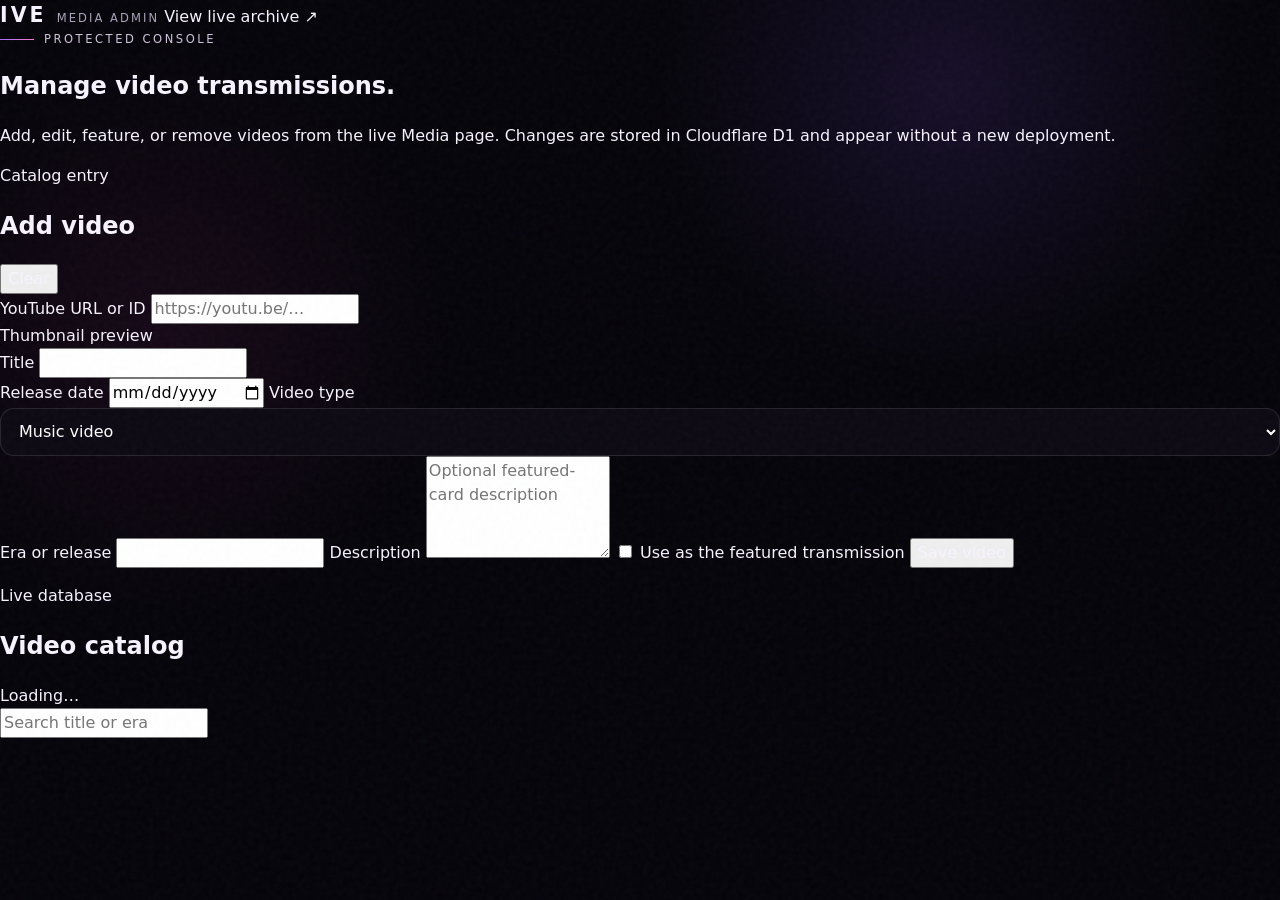
==== admin/index.html @ e2f5ce60 "Add protected media admin dashboard" ====
<!doctype html>
<html lang="en" data-page="admin">
<head>
  <meta charset="UTF-8" />
  <meta name="viewport" content="width=device-width, initial-scale=1.0" />
  <meta name="robots" content="noindex, nofollow" />
  <title>Media Admin · IVE Cosmic Archive</title>
  <link rel="stylesheet" href="../styles.css" />
  <link rel="stylesheet" href="admin.css" />
  <script src="admin.js" defer></script>
</head>
<body>
  <a class="skip-link" href="#admin-main">Skip to admin controls</a>
  <div class="noise" aria-hidden="true"></div>

  <header class="admin-header">
    <a class="brand" href="../media.html" aria-label="Return to Media page">
      <span class="brand-mark">IVE</span>
      <span class="brand-sub">Media Admin</span>
    </a>
    <a class="admin-back" href="../media.html">View live archive ↗</a>
  </header>

  <main id="admin-main" class="admin-shell">
    <section class="admin-intro">
      <p class="eyebrow"><span></span> Protected console</p>
      <h1>Manage video transmissions.</h1>
      <p>Add, edit, feature, or remove videos from the live Media page. Changes are stored in Cloudflare D1 and appear without a new deployment.</p>
    </section>

    <div class="admin-layout">
      <section class="admin-panel admin-editor" aria-labelledby="editor-title">
        <div class="admin-panel-heading">
          <div>
            <p class="admin-kicker">Catalog entry</p>
            <h2 id="editor-title" data-editor-title>Add video</h2>
          </div>
          <button type="button" class="admin-text-button" data-reset-form>Clear</button>
        </div>

        <form data-video-form>
          <input type="hidden" name="recordId" />

          <label>
            <span>YouTube URL or ID</span>
            <input name="youtubeInput" type="text" autocomplete="off" placeholder="https://youtu.be/…" required />
          </label>

          <div class="admin-preview" data-video-preview>
            <span>Thumbnail preview</span>
          </div>

          <label>
            <span>Title</span>
            <input name="title" type="text" maxlength="140" required />
          </label>

          <div class="admin-form-grid">
            <label>
              <span>Release date</span>
              <input name="releaseDate" type="date" required />
            </label>
            <label>
              <span>Video type</span>
              <select name="kind" required>
                <option value="music-video">Music video</option>
                <option value="japanese-music-video">Japanese music video</option>
                <option value="performance">Performance</option>
                <option value="practice">Dance practice</option>
                <option value="behind">Behind</option>
              </select>
            </label>
          </div>

          <label>
            <span>Era or release</span>
            <input name="era" type="text" maxlength="100" required />
          </label>

          <label>
            <span>Description</span>
            <textarea name="description" rows="4" maxlength="800" placeholder="Optional featured-card description"></textarea>
          </label>

          <label class="admin-check">
            <input name="featured" type="checkbox" />
            <span>Use as the featured transmission</span>
          </label>

          <button class="admin-primary" type="submit" data-submit-button>Save video</button>
          <p class="admin-form-status" role="status" aria-live="polite" data-form-status></p>
        </form>
      </section>

      <section class="admin-panel admin-catalog" aria-labelledby="catalog-title">
        <div class="admin-panel-heading admin-catalog-heading">
          <div>
            <p class="admin-kicker">Live database</p>
            <h2 id="catalog-title">Video catalog</h2>
          </div>
          <span data-video-count>Loading…</span>
        </div>

        <label class="admin-search">
          <span class="sr-only">Search videos</span>
          <input type="search" placeholder="Search title or era" data-admin-search />
        </label>

        <div class="admin-list" data-video-list aria-live="polite"></div>
      </section>
    </div>
  </main>
</body>
</html>
---- styles.css ----
:root {
  --bg: #05040a;
  --bg-soft: #0b0913;
  --panel: rgba(16, 12, 27, 0.72);
  --panel-strong: rgba(18, 13, 33, 0.94);
  --line: rgba(255, 255, 255, 0.11);
  --line-strong: rgba(222, 191, 255, 0.33);
  --text: #f7f3ff;
  --muted: #aaa3b8;
  --violet: #9f6cff;
  --pink: #ff78c8;
  --blue: #66d9ff;
  --success: #87ffc1;
  --max: 1240px;
  --radius: 24px;
  --shadow: 0 26px 90px rgba(0, 0, 0, 0.48);
}

* { box-sizing: border-box; }
html { scroll-behavior: smooth; background: var(--bg); }
body {
  margin: 0;
  min-width: 320px;
  color: var(--text);
  background:
    radial-gradient(circle at 74% 12%, rgba(113, 67, 198, 0.16), transparent 25%),
    radial-gradient(circle at 13% 45%, rgba(171, 45, 136, 0.1), transparent 24%),
    var(--bg);
  font-family: Inter, ui-sans-serif, system-ui, -apple-system, BlinkMacSystemFont, "Segoe UI", sans-serif;
  line-height: 1.5;
  overflow-x: hidden;
}
button, input, textarea, select { font: inherit; }
button, a { -webkit-tap-highlight-color: transparent; }
a { color: inherit; text-decoration: none; }
button { color: inherit; }
::selection { background: var(--pink); color: #180414; }

.sr-only {
  position: absolute; width: 1px; height: 1px; padding: 0; margin: -1px;
  overflow: hidden; clip: rect(0, 0, 0, 0); white-space: nowrap; border: 0;
}
.skip-link {
  position: fixed; z-index: 1000; left: 16px; top: 16px; padding: 10px 14px;
  background: white; color: black; border-radius: 999px; transform: translateY(-180%);
}
.skip-link:focus { transform: translateY(0); }

.noise {
  position: fixed; inset: 0; z-index: 100; pointer-events: none; opacity: .045;
  background-image: url("data:image/svg+xml,%3Csvg viewBox='0 0 180 180' xmlns='http://www.w3.org/2000/svg'%3E%3Cfilter id='n'%3E%3CfeTurbulence type='fractalNoise' baseFrequency='.9' numOctaves='3' stitchTiles='stitch'/%3E%3C/filter%3E%3Crect width='100%25' height='100%25' filter='url(%23n)' opacity='.8'/%3E%3C/svg%3E");
}
.starfield { position: fixed; inset: 0; pointer-events: none; z-index: -1; overflow: hidden; }
.star {
  position: absolute; width: 2px; height: 2px; border-radius: 50%; background: white;
  opacity: var(--opacity, .5); animation: twinkle var(--duration, 4s) ease-in-out infinite;
}
@keyframes twinkle { 50% { opacity: .08; transform: scale(.45); } }

.section-shell { width: min(calc(100% - 40px), var(--max)); margin-inline: auto; }
.content-section { padding-block: 112px; }

.site-header {
  position: relative; z-index: 80; margin: 18px auto 0;
  width: min(calc(100% - 32px), 1280px); height: 66px; padding: 0 16px 0 22px;
  display: grid; grid-template-columns: auto 1fr auto; align-items: center; gap: 24px;
  border: 1px solid var(--line); border-radius: 18px;
  background: rgba(7, 5, 13, .62); backdrop-filter: blur(20px) saturate(1.2);
  transition: background .3s ease, border-color .3s ease, box-shadow .3s ease;
}
.site-header.scrolled { background: rgba(7, 5, 13, .62); border-color: var(--line); box-shadow: none; }
.brand { display: inline-flex; align-items: baseline; gap: 10px; letter-spacing: .02em; }
.brand-mark { font-size: 1.28rem; font-weight: 900; letter-spacing: .15em; }
.brand-sub { color: var(--muted); font-size: .72rem; text-transform: uppercase; letter-spacing: .18em; }
.site-nav { justify-self: center; display: flex; gap: clamp(18px, 3vw, 42px); }
.site-nav a { position: relative; color: #d7d1de; font-size: .82rem; text-transform: uppercase; letter-spacing: .13em; }
.site-nav a::after { content: ""; position: absolute; left: 0; right: 100%; bottom: -8px; height: 1px; background: linear-gradient(90deg, var(--violet), var(--pink)); transition: right .25s ease; }
.site-nav a:hover::after, .site-nav a:focus-visible::after { right: 0; }
.motion-toggle {
  display: inline-flex; align-items: center; gap: 9px; min-height: 38px; padding: 0 13px;
  border: 1px solid var(--line); border-radius: 999px; background: rgba(255,255,255,.035);
  font-size: .74rem; cursor: pointer;
}
.motion-dot { width: 7px; height: 7px; border-radius: 50%; background: var(--success); box-shadow: 0 0 14px var(--success); }
.motion-toggle[aria-pressed="true"] .motion-dot { background: #8b8496; box-shadow: none; }
.menu-toggle { display: none; }

.hero {
  position: relative; min-height: 100svh; padding-top: 82px; padding-bottom: 86px;
  display: grid; grid-template-columns: minmax(0, 1.1fr) minmax(340px, .75fr); align-items: center; gap: clamp(40px, 7vw, 100px);
}
.hero-glow {
  position: absolute; z-index: -1; width: 620px; height: 620px; right: -100px; top: 8%; border-radius: 50%;
  background: radial-gradient(circle, rgba(182, 108, 255, .22), rgba(255, 76, 183, .08) 38%, transparent 70%);
  filter: blur(4px); animation: breathe 6s ease-in-out infinite;
}
@keyframes breathe { 50% { transform: scale(1.08); opacity: .72; } }
.hero-orbit { position: absolute; z-index: -1; border: 1px solid rgba(185, 146, 255, .13); border-radius: 50%; transform: rotate(-18deg); }
.orbit-one { width: 820px; height: 310px; right: -245px; top: 25%; }
.orbit-two { width: 1020px; height: 430px; right: -335px; top: 20%; border-color: rgba(255, 119, 210, .09); }
.eyebrow { margin: 0 0 20px; display: flex; align-items: center; gap: 10px; color: #cfc6da; font-size: .72rem; text-transform: uppercase; letter-spacing: .22em; }
.eyebrow span:first-child { display: inline-block; width: 34px; height: 1px; background: linear-gradient(90deg, var(--violet), var(--pink)); }
.eyebrow.compact { margin-bottom: 12px; font-size: .65rem; }
.hero-copy { max-width: 760px; }
.hero-copy h1 { margin: 0; line-height: .82; text-transform: uppercase; }
.hero-kicker { display: block; margin: 0 0 15px 6px; font-size: clamp(.85rem, 1.2vw, 1.05rem); letter-spacing: .58em; color: var(--muted); font-weight: 500; }
.hero-title-main { display: block; font-size: clamp(6.5rem, 15vw, 12rem); letter-spacing: -.075em; font-weight: 900; text-shadow: 0 0 45px rgba(178, 114, 255, .22); }
.hero-title-outline { display: block; margin-left: 7px; font-size: clamp(2.1rem, 5vw, 4.4rem); letter-spacing: .16em; color: transparent; -webkit-text-stroke: 1px rgba(243, 229, 255, .74); }
.hero-description { max-width: 610px; margin: 38px 0 0; color: var(--muted); font-size: clamp(1rem, 1.5vw, 1.18rem); }
.hero-actions { display: flex; flex-wrap: wrap; gap: 14px; margin-top: 34px; }
.button {
  min-height: 50px; display: inline-flex; align-items: center; justify-content: center; gap: 16px;
  padding: 0 22px; border-radius: 999px; border: 1px solid transparent; font-size: .79rem;
  text-transform: uppercase; letter-spacing: .13em; cursor: pointer; transition: transform .22s ease, border-color .22s ease, background .22s ease, box-shadow .22s ease;
}
.button:hover { transform: translateY(-2px); }
.button-primary { background: linear-gradient(120deg, #dcb7ff, #ff88d2); color: #160819; box-shadow: 0 12px 34px rgba(198, 95, 217, .18); font-weight: 750; }
.button-primary:hover { box-shadow: 0 16px 42px rgba(198, 95, 217, .3); }
.button-ghost { border-color: var(--line-strong); background: rgba(255,255,255,.035); }
.button-ghost:hover { border-color: rgba(255,255,255,.55); background: rgba(255,255,255,.07); }
.button.full { width: 100%; }

.hero-console { position: relative; padding: 18px; border: 1px solid var(--line-strong); border-radius: 32px; background: linear-gradient(145deg, rgba(19, 13, 34, .84), rgba(8, 6, 15, .62)); box-shadow: var(--shadow), inset 0 0 70px rgba(128, 76, 201, .08); backdrop-filter: blur(20px); }
.hero-console::before { content: ""; position: absolute; inset: 8px; border: 1px solid rgba(255,255,255,.055); border-radius: 24px; pointer-events: none; }
.console-topline { display: flex; align-items: center; justify-content: space-between; padding: 6px 8px 12px; color: var(--muted); font-size: .7rem; text-transform: uppercase; letter-spacing: .16em; }
.status-pulse { display: inline-flex; align-items: center; gap: 7px; color: var(--success); }
.status-pulse::before { content: ""; width: 6px; height: 6px; background: var(--success); border-radius: 50%; box-shadow: 0 0 12px var(--success); }
.core-visual { position: relative; min-height: 370px; display: grid; place-items: center; overflow: hidden; border: 1px solid rgba(255,255,255,.07); border-radius: 22px; background: radial-gradient(circle, rgba(143, 80, 226, .2), transparent 45%), linear-gradient(rgba(255,255,255,.02) 1px, transparent 1px), linear-gradient(90deg, rgba(255,255,255,.02) 1px, transparent 1px); background-size: auto, 32px 32px, 32px 32px; }
.core-word { position: relative; z-index: 2; font-size: clamp(4rem, 8vw, 6.7rem); font-weight: 900; letter-spacing: .12em; text-shadow: 0 0 30px rgba(255, 120, 206, .38); }
.core-ring { position: absolute; border-radius: 50%; border: 1px solid; animation: spin 12s linear infinite; }
.ring-a { width: 270px; height: 270px; border-color: rgba(198, 150, 255, .48); }
.ring-b { width: 205px; height: 310px; border-color: rgba(255, 122, 204, .32); animation-direction: reverse; animation-duration: 15s; }
.ring-c { width: 335px; height: 130px; border-color: rgba(95, 218, 255, .26); animation-duration: 18s; }
@keyframes spin { to { transform: rotate(360deg); } }
.console-stats { display: grid; grid-template-columns: repeat(3, 1fr); gap: 8px; margin: 10px 0 0; }
.console-stats div { padding: 14px; border: 1px solid var(--line); border-radius: 15px; background: rgba(255,255,255,.025); }
.console-stats dt { color: var(--muted); font-size: .64rem; text-transform: uppercase; letter-spacing: .14em; }
.console-stats dd { margin: 5px 0 0; font-size: 1.35rem; font-weight: 700; }
.scroll-cue { position: absolute; bottom: 26px; left: 0; display: flex; align-items: center; gap: 12px; color: #756e80; font-size: .68rem; text-transform: uppercase; letter-spacing: .18em; }
.scroll-cue span { display: inline-block; width: 48px; height: 1px; background: #4d4655; position: relative; overflow: hidden; }
.scroll-cue span::after { content: ""; position: absolute; width: 18px; height: 1px; background: var(--pink); animation: scan 2s ease-in-out infinite; }
@keyframes scan { from { left: -18px; } to { left: 48px; } }

.section-heading { display: grid; grid-template-columns: 1fr minmax(260px, 440px); gap: 60px; align-items: end; margin-bottom: 52px; }
.section-heading h2 { margin: 0; font-size: clamp(2.6rem, 6vw, 5.3rem); line-height: .98; letter-spacing: -.055em; }
.section-heading > p { margin: 0; color: var(--muted); }

.member-grid { display: grid; grid-template-columns: repeat(3, 1fr); gap: 16px; }
.member-card { position: relative; min-height: 410px; border: 1px solid var(--line); border-radius: var(--radius); overflow: hidden; background: var(--panel); isolation: isolate; transition: transform .3s ease, border-color .3s ease, box-shadow .3s ease; }
.member-card:hover, .member-card:focus-within { transform: translateY(-7px); border-color: var(--line-strong); box-shadow: 0 24px 70px rgba(0,0,0,.35); }
.member-art { position: absolute; inset: 0; background: radial-gradient(circle at 50% 23%, var(--member-a), transparent 24%), radial-gradient(circle at 55% 76%, var(--member-b), transparent 35%), linear-gradient(155deg, rgba(255,255,255,.04), transparent 45%); }
.member-art::before { content: ""; position: absolute; left: 50%; top: 18%; width: 44%; aspect-ratio: .72; transform: translateX(-50%); border-radius: 50% 50% 43% 43% / 34% 34% 66% 66%; background: linear-gradient(145deg, rgba(255,255,255,.25), rgba(255,255,255,.04)); filter: blur(.2px); box-shadow: 0 0 70px var(--member-a); opacity: .75; }
.member-art::after { content: ""; position: absolute; inset: 12px; border: 1px solid rgba(255,255,255,.06); border-radius: 18px; background: linear-gradient(90deg, transparent 49.8%, rgba(255,255,255,.04) 50%, transparent 50.2%); }
.member-info { position: absolute; z-index: 2; inset: auto 0 0; padding: 26px; background: linear-gradient(transparent, rgba(5,4,10,.96) 48%); }
.member-code { display: flex; justify-content: space-between; margin-bottom: 12px; color: #9f96a9; font-size: .64rem; letter-spacing: .16em; text-transform: uppercase; }
.member-info h3 { margin: 0; font-size: 2rem; letter-spacing: -.035em; }
.member-info p { margin: 10px 0 0; color: var(--muted); font-size: .9rem; }
.member-reveal { max-height: 0; opacity: 0; transform: translateY(8px); transition: max-height .3s ease, opacity .3s ease, transform .3s ease; }
.member-card:hover .member-reveal, .member-card:focus-within .member-reveal { max-height: 90px; opacity: 1; transform: translateY(0); }
.member-focus { position: absolute; inset: 0; width: 100%; height: 100%; border: 0; background: transparent; cursor: pointer; }
.member-focus:focus-visible { outline: 2px solid var(--pink); outline-offset: -5px; border-radius: var(--radius); }

.eras-section { position: relative; }
.eras-section::before { content: ""; position: absolute; z-index: -1; inset: 10% -20vw; background: radial-gradient(ellipse at center, rgba(92, 50, 159, .12), transparent 57%); }
.era-console { border: 1px solid var(--line); border-radius: 32px; padding: clamp(20px, 4vw, 48px); background: linear-gradient(145deg, rgba(16, 12, 28, .78), rgba(8, 6, 15, .82)); box-shadow: var(--shadow); }
.era-track-wrap { position: relative; overflow-x: auto; padding: 18px 0 34px; scrollbar-width: thin; scrollbar-color: var(--violet) transparent; }
.era-track { position: relative; z-index: 2; min-width: 820px; display: grid; grid-template-columns: repeat(6, 1fr); gap: 10px; }
.era-line { position: absolute; left: 6%; right: 6%; top: 42px; height: 1px; background: linear-gradient(90deg, transparent, rgba(190, 151, 255, .5), rgba(255, 130, 205, .5), transparent); }
.era-tab { display: grid; justify-items: center; gap: 14px; border: 0; background: transparent; color: var(--muted); cursor: pointer; }
.era-tab-dot { width: 14px; height: 14px; border-radius: 50%; border: 1px solid rgba(255,255,255,.35); background: var(--bg); transition: transform .25s ease, background .25s ease, box-shadow .25s ease; }
.era-tab strong { font-size: .73rem; letter-spacing: .1em; }
.era-tab small { color: #756e7e; }
.era-tab[aria-selected="true"] { color: white; }
.era-tab[aria-selected="true"] .era-tab-dot { transform: scale(1.35); background: var(--pink); border-color: white; box-shadow: 0 0 20px var(--pink); }
.era-detail { position: relative; display: grid; grid-template-columns: auto 1fr 240px; gap: 36px; align-items: center; min-height: 280px; padding: 34px; border: 1px solid var(--line); border-radius: 24px; background: rgba(255,255,255,.025); overflow: hidden; }
.era-index { align-self: start; color: rgba(255,255,255,.14); font-size: 4.2rem; line-height: 1; font-weight: 800; }
.era-detail h3 { margin: 0; font-size: clamp(2.8rem, 6vw, 5.4rem); letter-spacing: -.06em; }
.era-detail p:not(.eyebrow) { max-width: 580px; color: var(--muted); }
.era-tags { display: flex; flex-wrap: wrap; gap: 8px; margin-top: 22px; }
.era-tags span { padding: 8px 12px; border: 1px solid var(--line); border-radius: 999px; color: #d5cddd; font-size: .67rem; text-transform: uppercase; letter-spacing: .1em; }
.era-planet { position: relative; width: 180px; height: 180px; justify-self: center; display: grid; place-items: center; border-radius: 50%; background: radial-gradient(circle at 34% 30%, #ffd0ee, #9c65f5 25%, #2d133d 62%, #07050c 76%); box-shadow: 0 0 70px rgba(168, 92, 240, .34); }
.era-planet::after { content: ""; position: absolute; width: 235px; height: 65px; border: 1px solid rgba(246, 195, 255, .4); border-radius: 50%; transform: rotate(-16deg); }
.era-planet span { position: relative; z-index: 2; font-size: 2rem; font-weight: 800; }

.media-console { display: grid; grid-template-columns: minmax(0, 1.55fr) minmax(280px, .65fr); gap: 16px; }
.featured-media, .media-list { border: 1px solid var(--line); border-radius: var(--radius); background: var(--panel); overflow: hidden; }
.video-placeholder { position: relative; min-height: 480px; display: grid; place-items: center; background: radial-gradient(circle at 50% 46%, rgba(191, 100, 255, .29), transparent 22%), radial-gradient(circle at 57% 60%, rgba(255, 90, 185, .16), transparent 30%), #08060e; overflow: hidden; }
.video-placeholder::before, .video-placeholder::after { content: ""; position: absolute; width: 52%; aspect-ratio: 1; border: 1px solid rgba(255,255,255,.09); border-radius: 50%; }
.video-placeholder::after { width: 34%; border-color: rgba(255, 125, 205, .22); }
.video-placeholder p { position: absolute; left: 24px; bottom: 18px; margin: 0; color: var(--muted); font-size: .67rem; text-transform: uppercase; letter-spacing: .18em; }
.video-grid { position: absolute; inset: 0; opacity: .5; background: linear-gradient(rgba(255,255,255,.025) 1px, transparent 1px), linear-gradient(90deg, rgba(255,255,255,.025) 1px, transparent 1px); background-size: 42px 42px; transform: perspective(400px) rotateX(18deg) scale(1.12); }
.play-button { position: relative; z-index: 2; width: 86px; height: 86px; display: grid; place-items: center; border-radius: 50%; border: 1px solid rgba(255,255,255,.55); background: rgba(8,6,14,.5); backdrop-filter: blur(12px); cursor: pointer; transition: transform .25s ease, background .25s ease; }
.play-button:hover { transform: scale(1.08); background: rgba(255,255,255,.1); }
.play-button span { width: 0; height: 0; margin-left: 6px; border-top: 10px solid transparent; border-bottom: 10px solid transparent; border-left: 16px solid white; }
.featured-meta { padding: 24px; display: flex; justify-content: space-between; gap: 20px; align-items: end; }
.featured-meta h3 { margin: 0; font-size: clamp(1.7rem, 3vw, 2.4rem); }
.timecode { color: var(--muted); font-variant-numeric: tabular-nums; }
.media-list { padding: 10px; display: grid; align-content: start; gap: 8px; }
.media-item { width: 100%; display: grid; grid-template-columns: 48px 1fr auto; gap: 14px; align-items: center; padding: 16px 14px; border: 1px solid transparent; border-radius: 16px; background: transparent; text-align: left; cursor: pointer; }
.media-item:hover, .media-item[aria-current="true"] { border-color: var(--line); background: rgba(255,255,255,.04); }
.media-item-index { width: 48px; height: 48px; display: grid; place-items: center; border: 1px solid var(--line); border-radius: 14px; color: var(--muted); }
.media-item strong { display: block; }
.media-item small { color: var(--muted); }
.media-item-time { color: #817989; font-size: .75rem; }

.lab-grid { display: grid; grid-template-columns: repeat(3, 1fr); gap: 16px; }
.lab-card { position: relative; min-height: 470px; padding: 28px; display: flex; flex-direction: column; border: 1px solid var(--line); border-radius: var(--radius); background: linear-gradient(160deg, rgba(26,18,42,.78), rgba(9,7,15,.88)); overflow: hidden; }
.lab-card::before { content: ""; position: absolute; width: 260px; height: 260px; right: -120px; top: -100px; border-radius: 50%; background: radial-gradient(circle, rgba(171, 92, 255, .18), transparent 65%); }
.lab-number { margin-left: auto; color: rgba(255,255,255,.14); font-size: 3rem; font-weight: 800; }
.lab-card h3 { margin: 8px 0 20px; max-width: 310px; font-size: 2rem; line-height: 1.05; }
.lab-song .button { margin-top: auto; }
.song-result { margin: 24px 0; min-height: 150px; display: grid; place-items: center; text-align: center; border: 1px solid var(--line); border-radius: 20px; background: radial-gradient(circle, rgba(255,119,201,.12), transparent 60%), rgba(255,255,255,.02); }
.song-result span { align-self: end; color: var(--muted); font-size: .65rem; text-transform: uppercase; letter-spacing: .16em; }
.song-result strong { align-self: start; font-size: 2rem; }
.quiz-options { display: grid; gap: 9px; margin-top: auto; }
.quiz-options button { padding: 15px; border: 1px solid var(--line); border-radius: 15px; background: rgba(255,255,255,.025); text-align: left; cursor: pointer; }
.quiz-options button:hover, .quiz-options button.active { border-color: var(--pink); background: rgba(255,119,201,.08); }
.quiz-result { min-height: 48px; margin: 18px 0 0; color: #dcd4e5; }
.select-label { margin-top: auto; margin-bottom: 7px; color: var(--muted); font-size: .75rem; text-transform: uppercase; letter-spacing: .13em; }
select { width: 100%; min-height: 48px; padding: 0 14px; border: 1px solid var(--line); border-radius: 14px; background: #0c0913; color: white; }
.lab-card select + .button { margin-top: 10px; }
.bias-card { margin-top: 14px; min-height: 120px; padding: 18px; display: grid; border: 1px solid var(--line-strong); border-radius: 18px; background: radial-gradient(circle at 80% 20%, rgba(255,126,206,.19), transparent 35%), linear-gradient(145deg, rgba(157,103,255,.12), rgba(255,255,255,.025)); }
.bias-card span, .bias-card small { color: var(--muted); font-size: .64rem; text-transform: uppercase; letter-spacing: .14em; }
.bias-card strong { align-self: center; font-size: 1.5rem; }

.signal-layout { display: grid; grid-template-columns: 1.2fr .8fr; gap: 16px; }
.signal-feed { display: grid; grid-template-columns: repeat(2, 1fr); gap: 12px; }
.signal-card { min-height: 190px; padding: 22px; display: flex; flex-direction: column; border: 1px solid var(--line); border-radius: 20px; background: rgba(255,255,255,.027); }
.signal-card:nth-child(2), .signal-card:nth-child(3) { background: linear-gradient(145deg, rgba(156, 96, 247, .09), rgba(255,255,255,.02)); }
.signal-card p { margin: 18px 0; color: #ddd6e5; }
.signal-card footer { margin-top: auto; display: flex; justify-content: space-between; color: var(--muted); font-size: .7rem; }
.signal-form { position: relative; padding: 26px; border: 1px solid var(--line); border-radius: 22px; background: var(--panel); }
.signal-form label { display: block; margin: 35px 0 12px; font-size: 1.5rem; font-weight: 700; }
.signal-form textarea { width: 100%; resize: vertical; padding: 15px; border: 1px solid var(--line); border-radius: 16px; background: rgba(255,255,255,.025); color: white; }
.signal-form .button { margin-top: 12px; }
.prototype-badge { position: absolute; right: 18px; top: 18px; padding: 7px 10px; border: 1px solid rgba(255,198,117,.28); border-radius: 999px; color: #ffcc89; font-size: .62rem; text-transform: uppercase; letter-spacing: .1em; }

.site-footer { padding-top: 74px; padding-bottom: 40px; display: grid; grid-template-columns: 1fr auto; gap: 36px; border-top: 1px solid var(--line); }
.site-footer > div:first-child p { max-width: 600px; color: var(--muted); font-size: .82rem; }
.footer-brand { margin-bottom: 16px; }
.footer-links { display: flex; flex-direction: column; align-items: flex-end; gap: 10px; color: #c8c0d1; font-size: .78rem; }
.footer-links button { padding: 0; border: 0; background: transparent; cursor: pointer; }
.footer-code { grid-column: 1 / -1; margin: 20px 0 0; color: #5e5865; font-size: .65rem; text-transform: uppercase; letter-spacing: .16em; }

.reveal { opacity: 0; transform: translateY(22px); transition: opacity .75s ease, transform .75s cubic-bezier(.2,.75,.25,1); }
.reveal.visible { opacity: 1; transform: translateY(0); }

:focus-visible { outline: 2px solid var(--pink); outline-offset: 4px; }
.motion-off *, .motion-off *::before, .motion-off *::after { animation: none !important; transition-duration: .01ms !important; scroll-behavior: auto !important; }

@media (max-width: 980px) {
  .site-header { grid-template-columns: auto auto 1fr auto; }
  .menu-toggle { grid-column: 4; display: inline-grid; place-content: center; width: 42px; height: 42px; border: 1px solid var(--line); border-radius: 50%; background: rgba(255,255,255,.035); cursor: pointer; }
  .menu-toggle span:not(.sr-only) { width: 17px; height: 1px; background: white; margin: 3px 0; }
  .motion-toggle { grid-column: 3; justify-self: end; }
  .site-nav { position: absolute; left: 0; right: 0; top: calc(100% + 8px); padding: 18px; display: grid; gap: 4px; border: 1px solid var(--line); border-radius: 18px; background: rgba(7,5,13,.97); transform-origin: top; transform: scaleY(.92); opacity: 0; pointer-events: none; transition: opacity .2s ease, transform .2s ease; }
  .site-nav.open { opacity: 1; transform: scaleY(1); pointer-events: auto; }
  .site-nav a { padding: 12px; }
  .hero { grid-template-columns: 1fr; padding-top: 76px; }
  .hero-copy { max-width: 760px; }
  .hero-console { max-width: 620px; width: 100%; justify-self: end; }
  .scroll-cue { display: none; }
  .section-heading { grid-template-columns: 1fr; gap: 24px; }
  .member-grid { grid-template-columns: repeat(2, 1fr); }
  .era-detail { grid-template-columns: auto 1fr; }
  .era-planet { grid-column: 1 / -1; margin-top: 10px; }
  .media-console, .signal-layout { grid-template-columns: 1fr; }
  .media-list { grid-template-columns: repeat(2, 1fr); }
  .lab-grid { grid-template-columns: 1fr; }
  .lab-card { min-height: auto; }
}

@media (max-width: 640px) {
  .section-shell { width: min(calc(100% - 24px), var(--max)); }
  .content-section { padding-block: 82px; }
  .site-header { margin-top: 8px; width: calc(100% - 16px); padding-left: 14px; gap: 8px; }
  .brand-sub { display: none; }
  .motion-toggle { width: 42px; justify-content: center; padding: 0; }
  .motion-toggle span:last-child { display: none; }
  .hero { padding-top: 64px; padding-bottom: 70px; }
  .hero-title-main { font-size: clamp(5.4rem, 29vw, 8.4rem); }
  .hero-title-outline { font-size: clamp(1.8rem, 11vw, 3.2rem); letter-spacing: .1em; }
  .hero-description { margin-top: 28px; }
  .hero-actions { display: grid; }
  .button { width: 100%; }
  .core-visual { min-height: 300px; }
  .console-stats dd { font-size: 1.05rem; }
  .section-heading h2 { font-size: clamp(2.5rem, 14vw, 4rem); }
  .member-grid { grid-template-columns: 1fr; }
  .member-card { min-height: 380px; }
  .era-console { padding: 14px; border-radius: 22px; }
  .era-detail { grid-template-columns: 1fr; padding: 22px; }
  .era-index { font-size: 3rem; }
  .era-planet { width: 150px; height: 150px; }
  .era-planet::after { width: 195px; }
  .video-placeholder { min-height: 320px; }
  .featured-meta { align-items: start; }
  .media-list { grid-template-columns: 1fr; }
  .signal-feed { grid-template-columns: 1fr; }
  .site-footer { grid-template-columns: 1fr; }
  .footer-links { align-items: flex-start; }
}

@media (prefers-reduced-motion: reduce) {
  html { scroll-behavior: auto; }
  *, *::before, *::after { animation-duration: .01ms !important; animation-iteration-count: 1 !important; transition-duration: .01ms !important; }
  .reveal { opacity: 1; transform: none; }
}
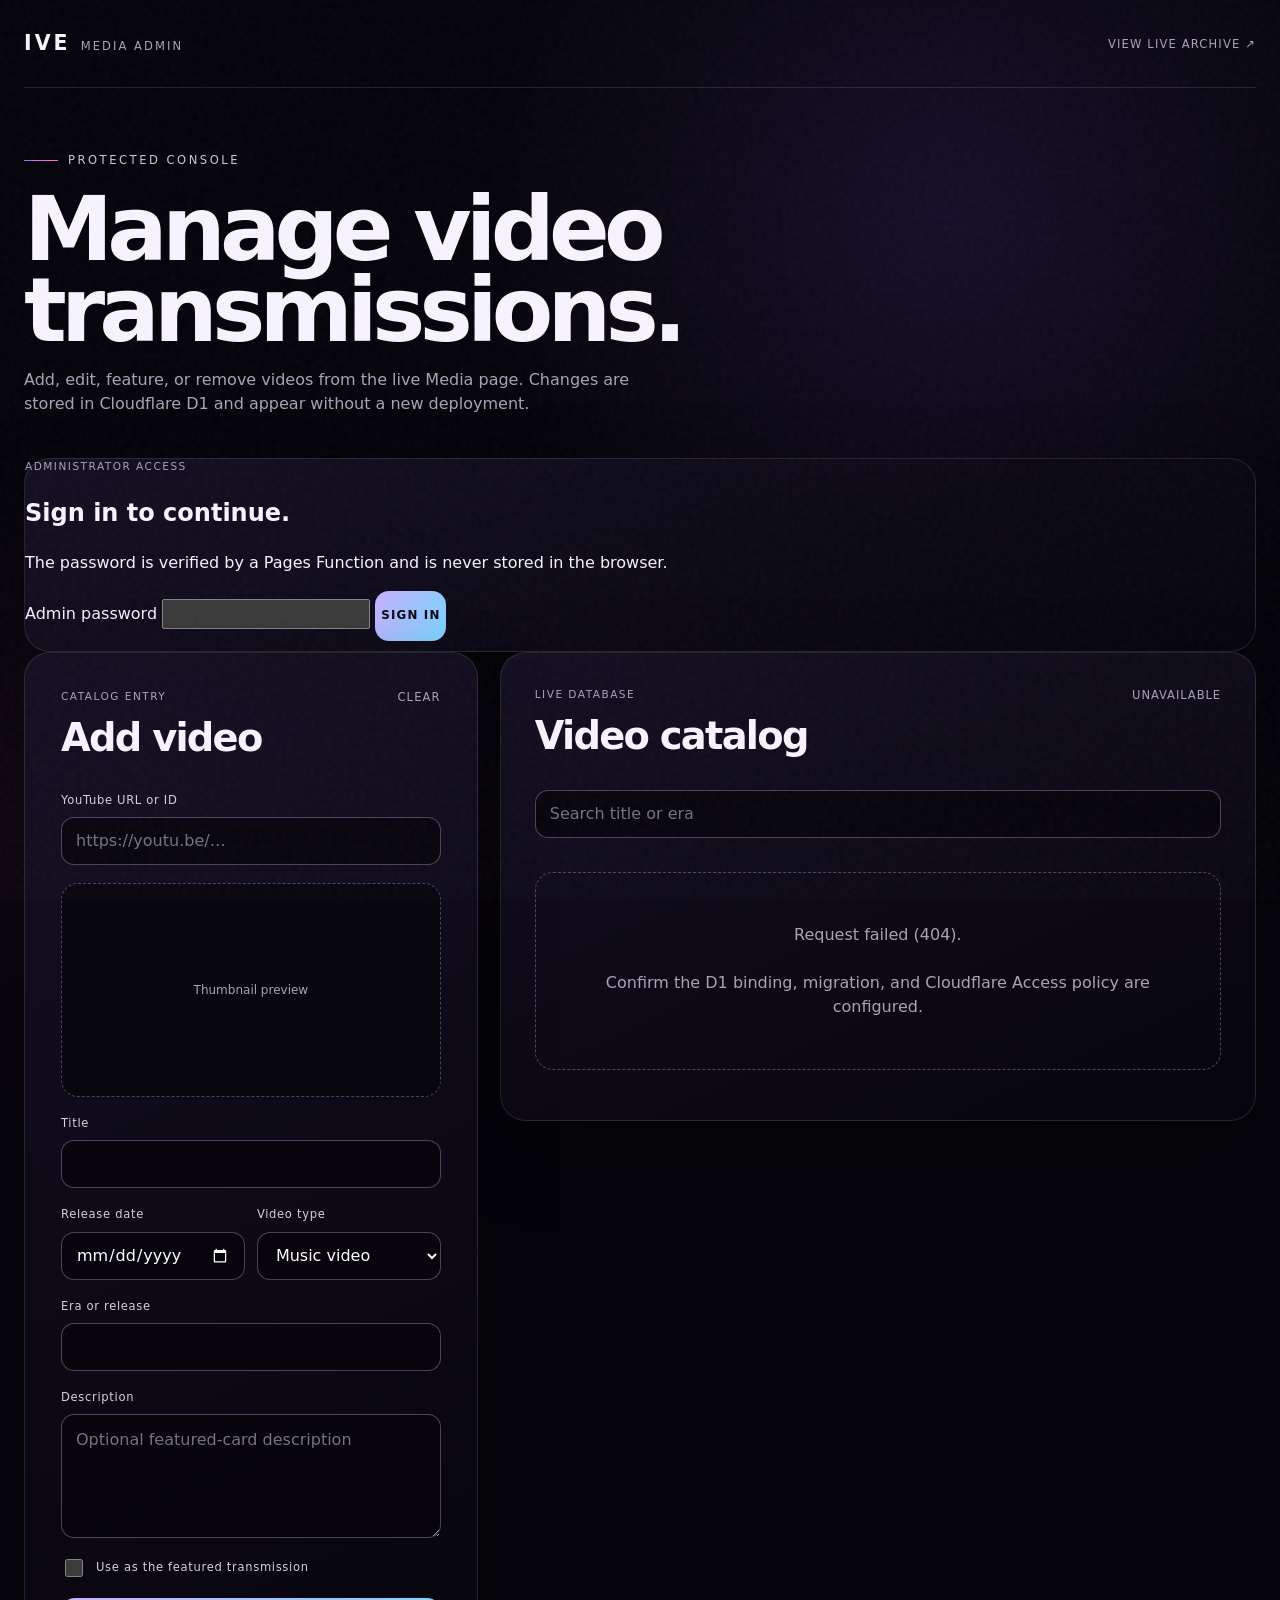
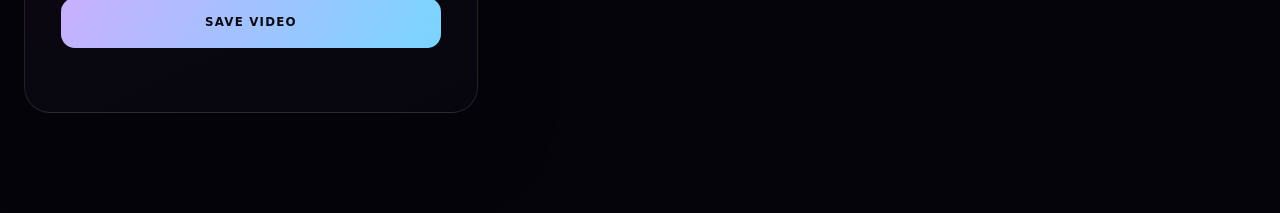
==== commit c648e79b: "Add password login to media admin" ====
--- a/admin/index.html
+++ b/admin/index.html
@@ -18,7 +18,10 @@
       <span class="brand-mark">IVE</span>
       <span class="brand-sub">Media Admin</span>
     </a>
-    <a class="admin-back" href="../media.html">View live archive ↗</a>
+    <div class="admin-header-actions">
+      <button class="admin-logout" type="button" data-admin-logout hidden>Sign out</button>
+      <a class="admin-back" href="../media.html">View live archive ↗</a>
+    </div>
   </header>
 
   <main id="admin-main" class="admin-shell">
@@ -28,7 +31,21 @@
       <p>Add, edit, feature, or remove videos from the live Media page. Changes are stored in Cloudflare D1 and appear without a new deployment.</p>
     </section>
 
-    <div class="admin-layout">
+    <section class="admin-panel admin-login" data-admin-login>
+      <p class="admin-kicker">Administrator access</p>
+      <h2>Sign in to continue.</h2>
+      <p>The password is verified by a Pages Function and is never stored in the browser.</p>
+      <form data-login-form>
+        <label>
+          <span>Admin password</span>
+          <input name="password" type="password" autocomplete="current-password" required />
+        </label>
+        <button class="admin-primary" type="submit" data-login-button>Sign in</button>
+        <p class="admin-form-status" role="status" aria-live="polite" data-login-status></p>
+      </form>
+    </section>
+
+    <div class="admin-layout" data-admin-console hidden>
       <section class="admin-panel admin-editor" aria-labelledby="editor-title">
         <div class="admin-panel-heading">
           <div>
--- a/admin/admin.css
+++ b/admin/admin.css
@@ -0,0 +1,215 @@
+:root { color-scheme: dark; }
+body { min-height: 100vh; }
+
+.admin-header {
+  width: min(1500px, calc(100% - 48px));
+  margin: 0 auto;
+  padding: 28px 0;
+  display: flex;
+  align-items: center;
+  justify-content: space-between;
+  gap: 24px;
+  border-bottom: 1px solid var(--line);
+}
+
+.admin-back,
+.admin-text-button {
+  color: var(--muted);
+  font-size: .72rem;
+  letter-spacing: .1em;
+  text-transform: uppercase;
+}
+
+.admin-back:hover,
+.admin-text-button:hover { color: white; }
+
+.admin-shell {
+  width: min(1500px, calc(100% - 48px));
+  margin: 0 auto;
+  padding: 64px 0 100px;
+}
+
+.admin-intro { max-width: 820px; margin-bottom: 42px; }
+.admin-intro h1 {
+  margin: 12px 0 18px;
+  font-size: clamp(3rem, 7vw, 6.5rem);
+  line-height: .9;
+  letter-spacing: -.065em;
+}
+.admin-intro > p:last-child { max-width: 660px; color: var(--muted); }
+
+.admin-layout {
+  display: grid;
+  grid-template-columns: minmax(340px, .75fr) minmax(0, 1.25fr);
+  gap: 22px;
+  align-items: start;
+}
+
+.admin-panel {
+  border: 1px solid var(--line);
+  border-radius: 26px;
+  background: linear-gradient(155deg, rgba(23, 17, 37, .86), rgba(7, 5, 13, .96));
+  box-shadow: 0 28px 80px rgba(0, 0, 0, .28);
+}
+
+.admin-editor {
+  position: sticky;
+  top: 22px;
+  padding: clamp(24px, 3vw, 36px);
+}
+.admin-catalog { padding: clamp(24px, 3vw, 34px); }
+
+.admin-panel-heading {
+  margin-bottom: 26px;
+  display: flex;
+  align-items: flex-start;
+  justify-content: space-between;
+  gap: 20px;
+}
+.admin-panel-heading h2 {
+  margin: 4px 0 0;
+  font-size: clamp(1.8rem, 3vw, 2.7rem);
+  letter-spacing: -.045em;
+}
+.admin-kicker {
+  margin: 0;
+  color: var(--muted);
+  font-size: .66rem;
+  letter-spacing: .14em;
+  text-transform: uppercase;
+}
+.admin-text-button { padding: 0; border: 0; background: transparent; cursor: pointer; }
+
+.admin-editor form,
+.admin-editor label:not(.admin-check) { display: grid; gap: 8px; }
+.admin-editor form { gap: 18px; }
+.admin-editor label > span,
+.admin-check span { color: #d7cfdf; font-size: .72rem; letter-spacing: .06em; }
+
+.admin-editor input,
+.admin-editor select,
+.admin-editor textarea,
+.admin-search input {
+  width: 100%;
+  border: 1px solid var(--line-strong);
+  border-radius: 13px;
+  outline: 0;
+  background: rgba(6, 4, 11, .72);
+  color: white;
+  font: inherit;
+}
+.admin-editor input,
+.admin-editor select,
+.admin-search input { min-height: 48px; padding: 0 14px; }
+.admin-editor textarea { padding: 13px 14px; resize: vertical; }
+.admin-editor input:focus,
+.admin-editor select:focus,
+.admin-editor textarea:focus,
+.admin-search input:focus {
+  border-color: rgba(121, 213, 255, .72);
+  box-shadow: 0 0 0 3px rgba(121, 213, 255, .08);
+}
+
+.admin-form-grid { display: grid; grid-template-columns: 1fr 1fr; gap: 12px; }
+.admin-preview {
+  aspect-ratio: 16 / 9;
+  display: grid;
+  place-items: center;
+  overflow: hidden;
+  border: 1px dashed var(--line-strong);
+  border-radius: 17px;
+  background: rgba(2, 2, 6, .52);
+  color: var(--muted);
+  font-size: .75rem;
+}
+.admin-preview img { width: 100%; height: 100%; display: block; object-fit: cover; }
+.admin-check { display: flex; align-items: center; gap: 10px; }
+.admin-check input { width: 18px; min-height: 18px; accent-color: #be8cff; }
+
+.admin-primary {
+  min-height: 50px;
+  border: 0;
+  border-radius: 14px;
+  background: linear-gradient(120deg, #c9b0ff, #79d5ff);
+  color: #0c0812;
+  font: inherit;
+  font-size: .74rem;
+  font-weight: 800;
+  letter-spacing: .1em;
+  text-transform: uppercase;
+  cursor: pointer;
+}
+.admin-primary:disabled { cursor: progress; opacity: .62; }
+.admin-form-status { min-height: 1.3em; margin: -6px 0 0; color: var(--muted); font-size: .76rem; }
+.admin-form-status[data-state="error"] { color: #ffb2bf; }
+.admin-form-status[data-state="success"] { color: #9df2ce; }
+
+.admin-catalog-heading > span {
+  color: var(--muted);
+  font-size: .72rem;
+  letter-spacing: .08em;
+  text-transform: uppercase;
+}
+.admin-search { display: block; margin-bottom: 18px; }
+.admin-list { display: grid; gap: 11px; }
+
+.admin-video-row {
+  display: grid;
+  grid-template-columns: 150px minmax(0, 1fr) auto;
+  gap: 16px;
+  align-items: center;
+  padding: 12px;
+  border: 1px solid var(--line);
+  border-radius: 17px;
+  background: rgba(255, 255, 255, .025);
+}
+.admin-video-thumb { aspect-ratio: 16 / 9; overflow: hidden; border-radius: 12px; background: #050409; }
+.admin-video-thumb img { width: 100%; height: 100%; display: block; object-fit: cover; }
+.admin-video-copy { min-width: 0; }
+.admin-video-copy h3 {
+  margin: 4px 0 6px;
+  overflow: hidden;
+  font-size: 1rem;
+  text-overflow: ellipsis;
+  white-space: nowrap;
+}
+.admin-video-copy p { margin: 0; color: var(--muted); font-size: .7rem; }
+.admin-video-kind { color: #d7bfff; font-size: .62rem; letter-spacing: .08em; text-transform: uppercase; }
+.admin-featured { margin-left: 7px; color: #91e2ff; }
+.admin-row-actions { display: flex; gap: 7px; }
+.admin-row-actions button {
+  min-height: 38px;
+  padding: 0 12px;
+  border: 1px solid var(--line-strong);
+  border-radius: 11px;
+  background: transparent;
+  color: #e9e1ef;
+  font: inherit;
+  font-size: .65rem;
+  cursor: pointer;
+}
+.admin-row-actions button[data-action="delete"] { color: #ffb5c1; }
+.admin-empty,
+.admin-load-error {
+  padding: 50px 24px;
+  border: 1px dashed var(--line-strong);
+  border-radius: 18px;
+  color: var(--muted);
+  text-align: center;
+}
+
+@media (max-width: 1050px) {
+  .admin-layout { grid-template-columns: 1fr; }
+  .admin-editor { position: static; }
+}
+
+@media (max-width: 680px) {
+  .admin-header,
+  .admin-shell { width: min(100% - 28px, 1500px); }
+  .admin-header { align-items: flex-start; }
+  .admin-back { text-align: right; }
+  .admin-shell { padding-top: 44px; }
+  .admin-form-grid { grid-template-columns: 1fr; }
+  .admin-video-row { grid-template-columns: 96px minmax(0, 1fr); }
+  .admin-row-actions { grid-column: 1 / -1; }
+}
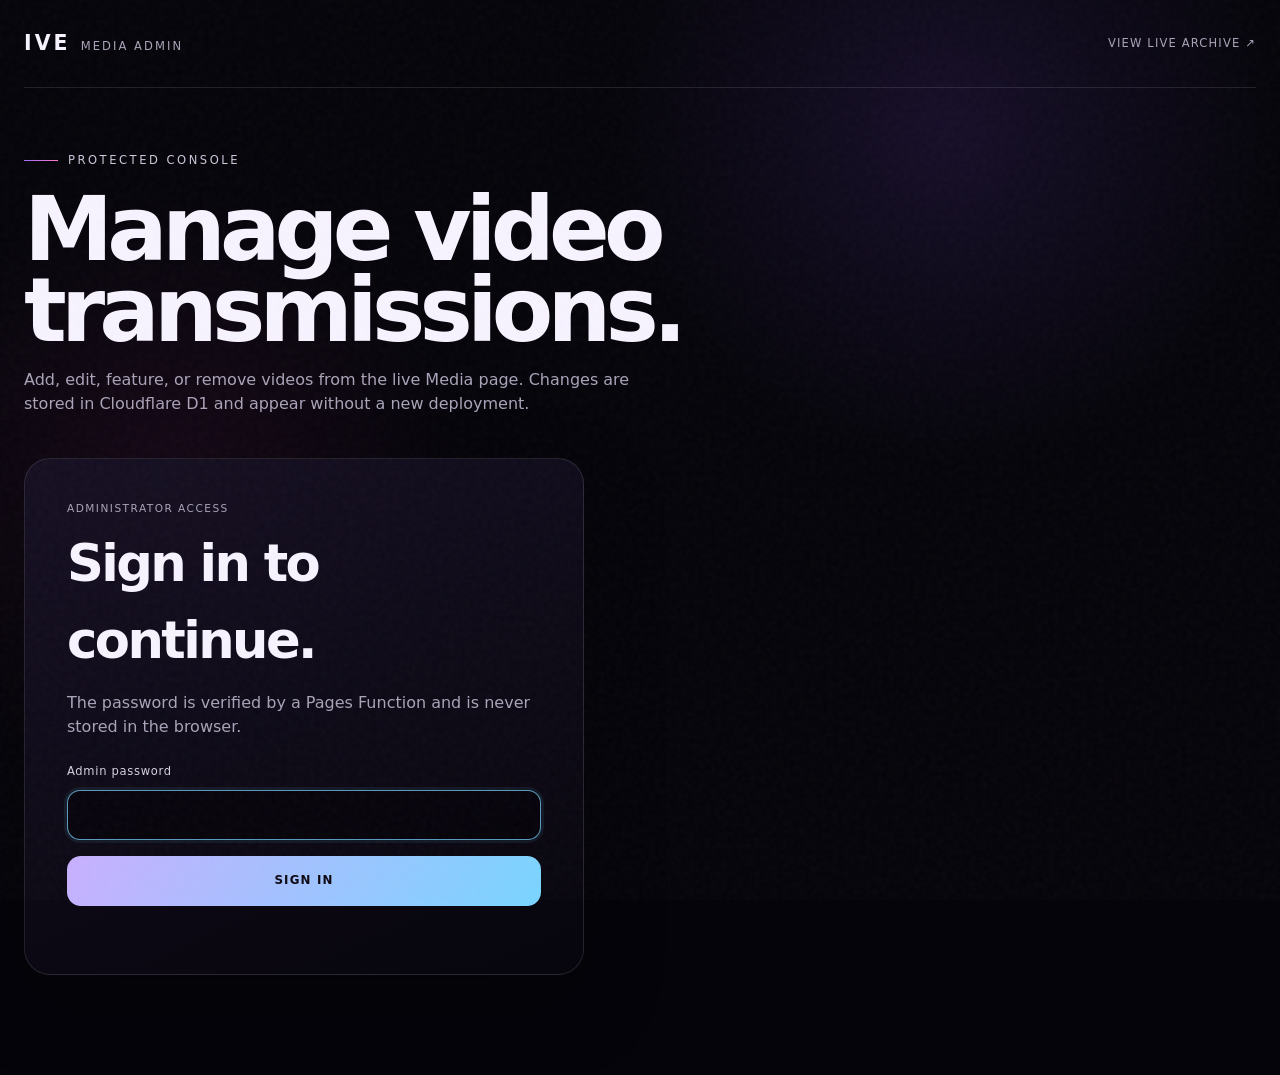
==== commit 27eda3c6: "Load admin usability enhancements" ====
--- a/admin/index.html
+++ b/admin/index.html
@@ -7,7 +7,9 @@
   <title>Media Admin · IVE Cosmic Archive</title>
   <link rel="stylesheet" href="../styles.css" />
   <link rel="stylesheet" href="admin.css" />
+  <link rel="stylesheet" href="admin-enhancements.css" />
   <script src="admin.js" defer></script>
+  <script src="admin-enhancements.js" defer></script>
 </head>
 <body>
   <a class="skip-link" href="#admin-main">Skip to admin controls</a>
--- a/admin/admin.css
+++ b/admin/admin.css
@@ -198,6 +198,66 @@
   text-align: center;
 }
 
+[hidden] { display: none !important; }
+
+.admin-header-actions {
+  display: flex;
+  align-items: center;
+  gap: 16px;
+}
+
+.admin-logout {
+  padding: 0;
+  border: 0;
+  background: transparent;
+  color: #d9c6ff;
+  font: inherit;
+  font-size: .72rem;
+  letter-spacing: .1em;
+  text-transform: uppercase;
+  cursor: pointer;
+}
+
+.admin-login {
+  width: min(100%, 560px);
+  padding: clamp(26px, 4vw, 42px);
+}
+
+.admin-login h2 {
+  margin: 8px 0 12px;
+  font-size: clamp(2rem, 4vw, 3.2rem);
+  letter-spacing: -.05em;
+}
+
+.admin-login > p:not(.admin-kicker) {
+  margin: 0 0 24px;
+  color: var(--muted);
+}
+
+.admin-login form,
+.admin-login label {
+  display: grid;
+  gap: 10px;
+}
+
+.admin-login form { gap: 16px; }
+.admin-login label span { color: #d7cfdf; font-size: .72rem; letter-spacing: .06em; }
+.admin-login input {
+  width: 100%;
+  min-height: 50px;
+  padding: 0 14px;
+  border: 1px solid var(--line-strong);
+  border-radius: 13px;
+  outline: 0;
+  background: rgba(6, 4, 11, .72);
+  color: white;
+  font: inherit;
+}
+.admin-login input:focus {
+  border-color: rgba(121, 213, 255, .72);
+  box-shadow: 0 0 0 3px rgba(121, 213, 255, .08);
+}
+
 @media (max-width: 1050px) {
   .admin-layout { grid-template-columns: 1fr; }
   .admin-editor { position: static; }
@@ -207,6 +267,7 @@
   .admin-header,
   .admin-shell { width: min(100% - 28px, 1500px); }
   .admin-header { align-items: flex-start; }
+  .admin-header-actions { align-items: flex-end; flex-direction: column; gap: 8px; }
   .admin-back { text-align: right; }
   .admin-shell { padding-top: 44px; }
   .admin-form-grid { grid-template-columns: 1fr; }
--- a/admin/admin-enhancements.css
+++ b/admin/admin-enhancements.css
@@ -0,0 +1,140 @@
+.admin-editor {
+  max-height: calc(100vh - 44px);
+  display: flex;
+  flex-direction: column;
+  overflow: hidden;
+}
+
+.admin-editor > .admin-panel-heading {
+  flex: 0 0 auto;
+}
+
+.admin-editor > form {
+  min-height: 0;
+  padding-right: 8px;
+  overflow-y: auto;
+  overscroll-behavior: contain;
+  scrollbar-gutter: stable;
+}
+
+.admin-form-actions {
+  position: sticky;
+  bottom: 0;
+  z-index: 5;
+  display: grid;
+  gap: 9px;
+  margin: 0 -2px -2px;
+  padding: 22px 2px 2px;
+  background: linear-gradient(
+    180deg,
+    rgba(12, 9, 20, 0),
+    rgba(12, 9, 20, .96) 28%,
+    rgba(12, 9, 20, .995) 100%
+  );
+}
+
+.admin-form-actions .admin-primary {
+  box-shadow: 0 12px 32px rgba(121, 213, 255, .14);
+}
+
+.admin-form-actions .admin-form-status {
+  min-height: 1.3em;
+  margin: 0;
+}
+
+.admin-catalog-tools {
+  display: grid;
+  grid-template-columns: minmax(0, 1fr) 190px 180px;
+  gap: 10px;
+  align-items: end;
+  margin-bottom: 18px;
+}
+
+.admin-catalog-tools .admin-search {
+  margin: 0;
+}
+
+.admin-filter-control {
+  display: grid;
+  gap: 7px;
+}
+
+.admin-filter-control > span {
+  color: #d7cfdf;
+  font-size: .66rem;
+  letter-spacing: .08em;
+  text-transform: uppercase;
+}
+
+.admin-filter-control select {
+  width: 100%;
+  min-height: 48px;
+  padding: 0 38px 0 13px;
+  border: 1px solid var(--line-strong);
+  border-radius: 13px;
+  outline: 0;
+  background: rgba(6, 4, 11, .72);
+  color: white;
+  font: inherit;
+  font-size: .76rem;
+}
+
+.admin-filter-control select:focus {
+  border-color: rgba(121, 213, 255, .72);
+  box-shadow: 0 0 0 3px rgba(121, 213, 255, .08);
+}
+
+.admin-category-divider {
+  display: flex;
+  align-items: center;
+  justify-content: space-between;
+  gap: 16px;
+  padding: 18px 4px 4px;
+  color: #d9c6ff;
+  font-size: .68rem;
+  letter-spacing: .1em;
+  text-transform: uppercase;
+}
+
+.admin-category-divider b {
+  color: var(--muted);
+  font-size: .64rem;
+  font-weight: 500;
+}
+
+@media (max-width: 1280px) {
+  .admin-catalog-tools {
+    grid-template-columns: 1fr 1fr;
+  }
+
+  .admin-catalog-tools .admin-search {
+    grid-column: 1 / -1;
+  }
+}
+
+@media (max-width: 1050px) {
+  .admin-editor {
+    max-height: none;
+    overflow: visible;
+  }
+
+  .admin-editor > form {
+    padding-right: 0;
+    overflow: visible;
+  }
+
+  .admin-form-actions {
+    bottom: 0;
+    padding-bottom: max(2px, env(safe-area-inset-bottom));
+  }
+}
+
+@media (max-width: 680px) {
+  .admin-catalog-tools {
+    grid-template-columns: 1fr;
+  }
+
+  .admin-catalog-tools .admin-search {
+    grid-column: auto;
+  }
+}
